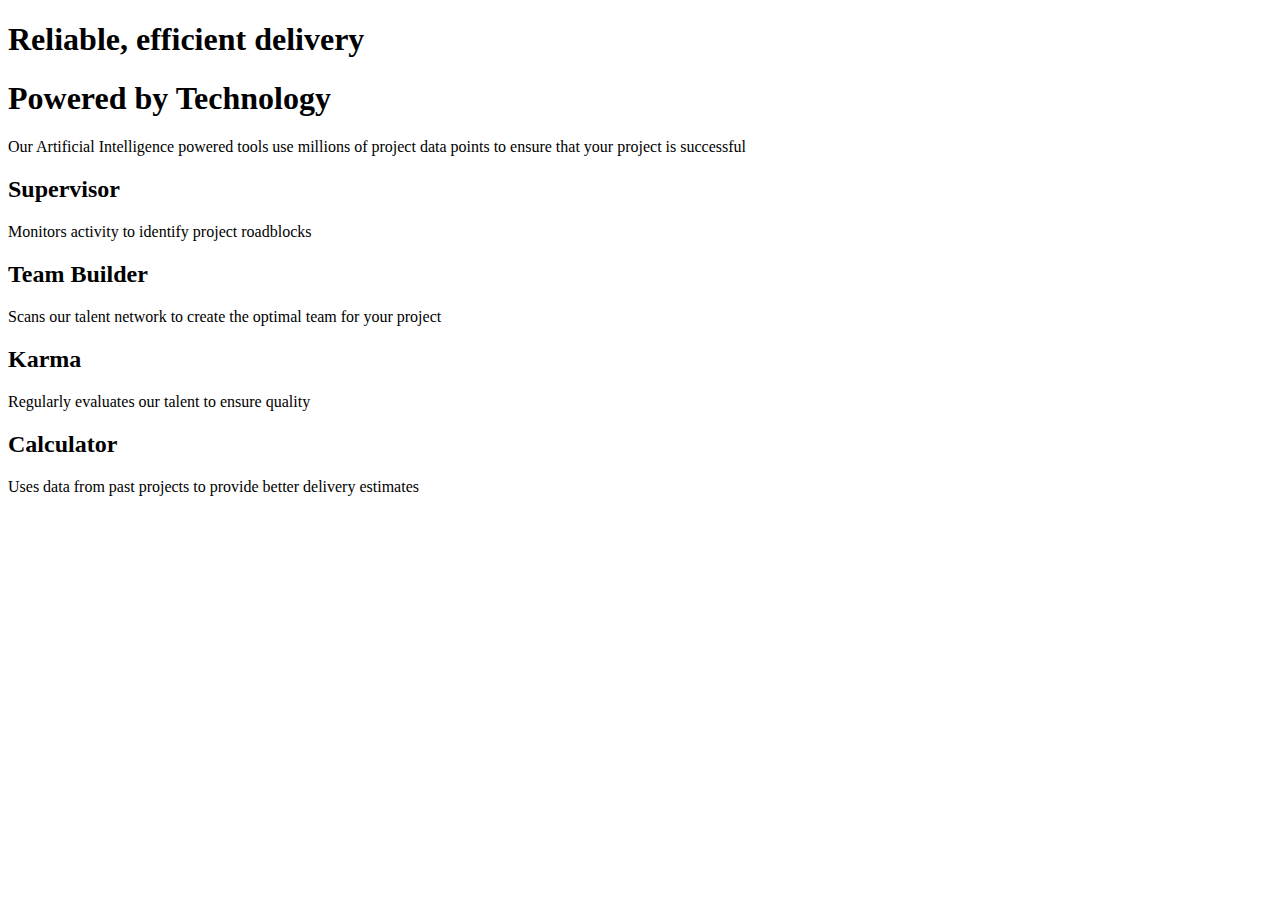
==== four-card-section/index.html @ fa0522e7 "four card section setup" ====
<!DOCTYPE html>

<html>
	<head>
		<meta charset="utf-8" />
		<meta http-equiv="X-UA-Compatible" content="IE=edge" />
		<title></title>
		<meta name="description" content="" />
		<meta name="viewport" content="width=device-width, initial-scale=1" />
		<link rel="preconnect" href="https://fonts.googleapis.com" />
		<link rel="preconnect" href="https://fonts.gstatic.com" crossorigin />
		<link
			href="https://fonts.googleapis.com/css2?family=Poppins:wght@200;400;600&display=swap"
			rel="stylesheet"
		/>
		<link rel="stylesheet" href="styles.css" />
	</head>
	<body>
		<div class="page-content">
			<div class="container">
				<div class="header-box">
					<div>
						<h1>Reliable, efficient delivery</h1>
						<h1>Powered by Technology</h1>
					</div>
					<div>
						<p>
							Our Artificial Intelligence powered tools use
							millions of project data points to ensure that your
							project is successful
						</p>
					</div>
				</div>
				<div class="project-box">
					<div class="card">
						<h2>Supervisor</h2>
						<p>Monitors activity to identify project roadblocks</p>
					</div>
					<div class="card">
						<h2>Team Builder</h2>
						<p>
							Scans our talent network to create the optimal team
							for your project
						</p>
					</div>
					<div class="card">
						<h2>Karma</h2>
						<p>Regularly evaluates our talent to ensure quality</p>
					</div>
					<div class="card">
						<h2>Calculator</h2>
						<p>
							Uses data from past projects to provide better
							delivery estimates
						</p>
					</div>
				</div>
			</div>
		</div>
		<script src="index.js" async defer></script>
	</body>
</html>
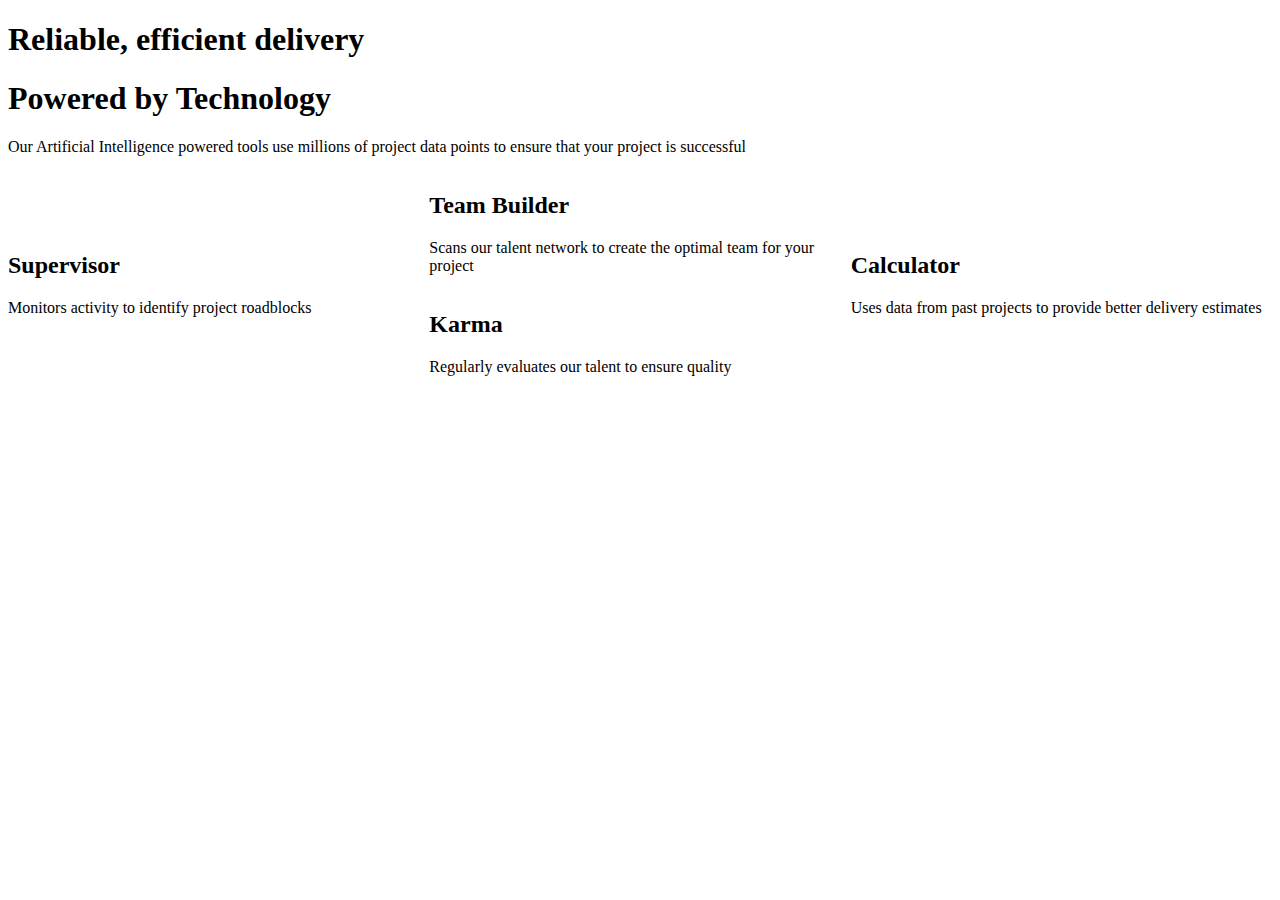
==== commit 7cf4ccef: "added grid" ====
--- a/four-card-section/index.html
+++ b/four-card-section/index.html
@@ -32,27 +32,39 @@
 					</div>
 				</div>
 				<div class="project-box">
-					<div class="card">
-						<h2>Supervisor</h2>
-						<p>Monitors activity to identify project roadblocks</p>
+					<div class="supervisor">
+						<div class="card">
+							<h2>Supervisor</h2>
+							<p>
+								Monitors activity to identify project roadblocks
+							</p>
+						</div>
 					</div>
-					<div class="card">
-						<h2>Team Builder</h2>
-						<p>
-							Scans our talent network to create the optimal team
-							for your project
-						</p>
+					<div class="team">
+						<div class="card">
+							<h2>Team Builder</h2>
+							<p>
+								Scans our talent network to create the optimal
+								team for your project
+							</p>
+						</div>
 					</div>
-					<div class="card">
-						<h2>Karma</h2>
-						<p>Regularly evaluates our talent to ensure quality</p>
+					<div class="karma">
+						<div class="card">
+							<h2>Karma</h2>
+							<p>
+								Regularly evaluates our talent to ensure quality
+							</p>
+						</div>
 					</div>
-					<div class="card">
-						<h2>Calculator</h2>
-						<p>
-							Uses data from past projects to provide better
-							delivery estimates
-						</p>
+					<div class="calculator">
+						<div class="card">
+							<h2>Calculator</h2>
+							<p>
+								Uses data from past projects to provide better
+								delivery estimates
+							</p>
+						</div>
 					</div>
 				</div>
 			</div>
--- a/four-card-section/styles.css
+++ b/four-card-section/styles.css
@@ -0,0 +1,20 @@
+.project-box {
+	display: grid;
+	grid-template-columns: repeat(3, 1fr);
+	grid-template-rows: repeat(4, 1fr);
+	grid-column-gap: 0px;
+	grid-row-gap: 0px;
+}
+
+.team {
+	grid-area: 1 / 2 / 3 / 3;
+}
+.supervisor {
+	grid-area: 2 / 1 / 4 / 2;
+}
+.calculator {
+	grid-area: 2 / 3 / 4 / 4;
+}
+.karma {
+	grid-area: 3 / 2 / 5 / 3;
+}
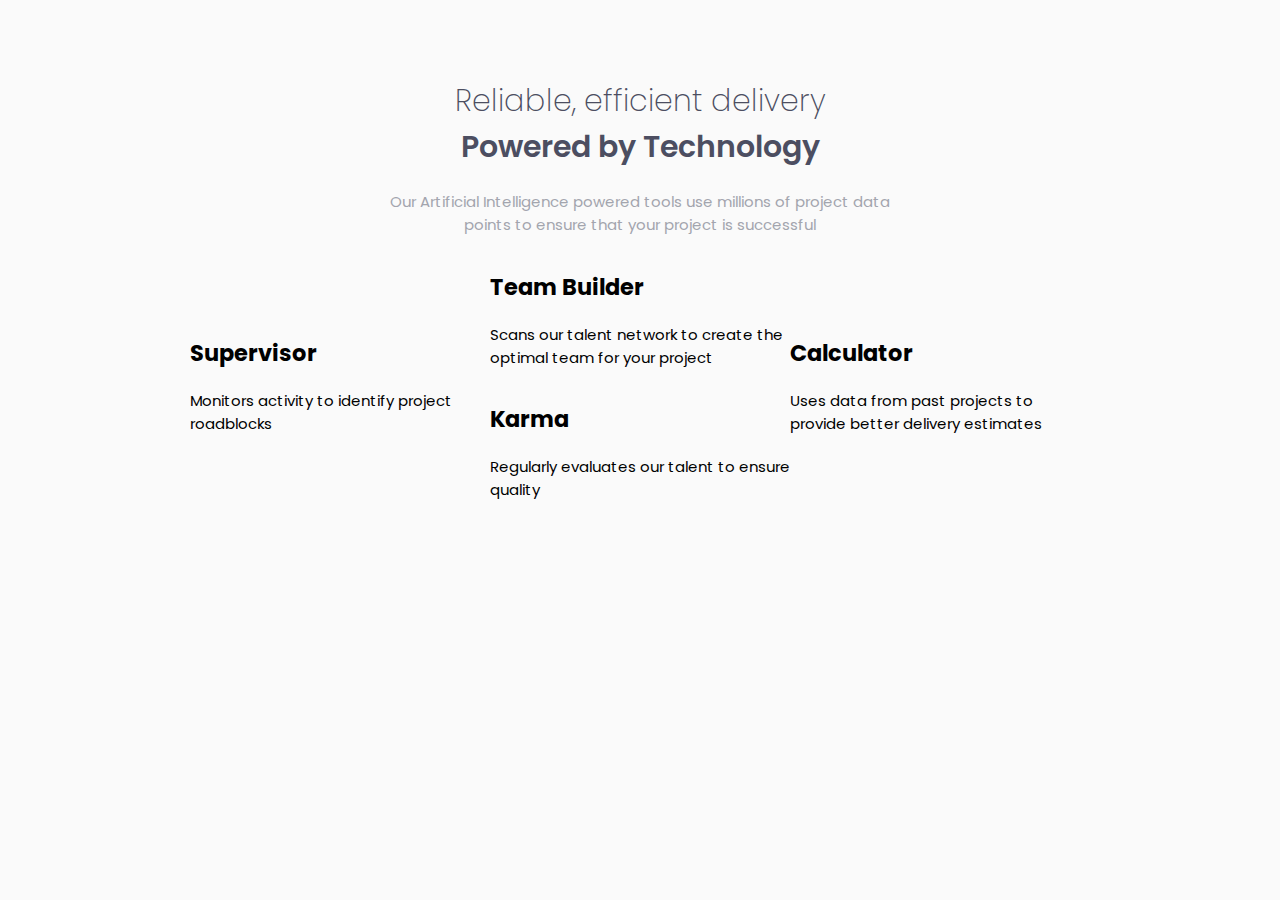
==== commit 86185fad: "completed heading area" ====
--- a/four-card-section/index.html
+++ b/four-card-section/index.html
@@ -19,11 +19,13 @@
 		<div class="page-content">
 			<div class="container">
 				<div class="header-box">
-					<div>
-						<h1>Reliable, efficient delivery</h1>
-						<h1>Powered by Technology</h1>
+					<div class="headings">
+						<h1 class="top-heading">
+							Reliable, efficient delivery
+						</h1>
+						<h1 class="bottom-heading">Powered by Technology</h1>
 					</div>
-					<div>
+					<div class="sub-heading">
 						<p>
 							Our Artificial Intelligence powered tools use
 							millions of project data points to ensure that your
--- a/four-card-section/styles.css
+++ b/four-card-section/styles.css
@@ -1,3 +1,43 @@
+body {
+	background: hsl(0, 0%, 98%);
+	font-family: Poppins;
+	font-size: 15px;
+}
+
+.page-content {
+	padding: 50px;
+}
+
+.container {
+	max-width: 900px;
+	margin: auto;
+}
+
+.header-box {
+	text-align: center;
+	width: 600px;
+	margin: auto;
+}
+
+.headings {
+	color: hsl(234, 12%, 34%);
+}
+
+.top-heading {
+	font-weight: 200;
+}
+
+.bottom-heading {
+	margin-top: -20px;
+	font-weight: 600;
+}
+
+.sub-heading {
+	color: hsl(229, 6%, 66%);
+	margin: auto;
+	padding: 0px 30px;
+}
+
 .project-box {
 	display: grid;
 	grid-template-columns: repeat(3, 1fr);
@@ -18,3 +58,6 @@
 .karma {
 	grid-area: 3 / 2 / 5 / 3;
 }
+
+@media only screen and (max-width: 375px) {
+}
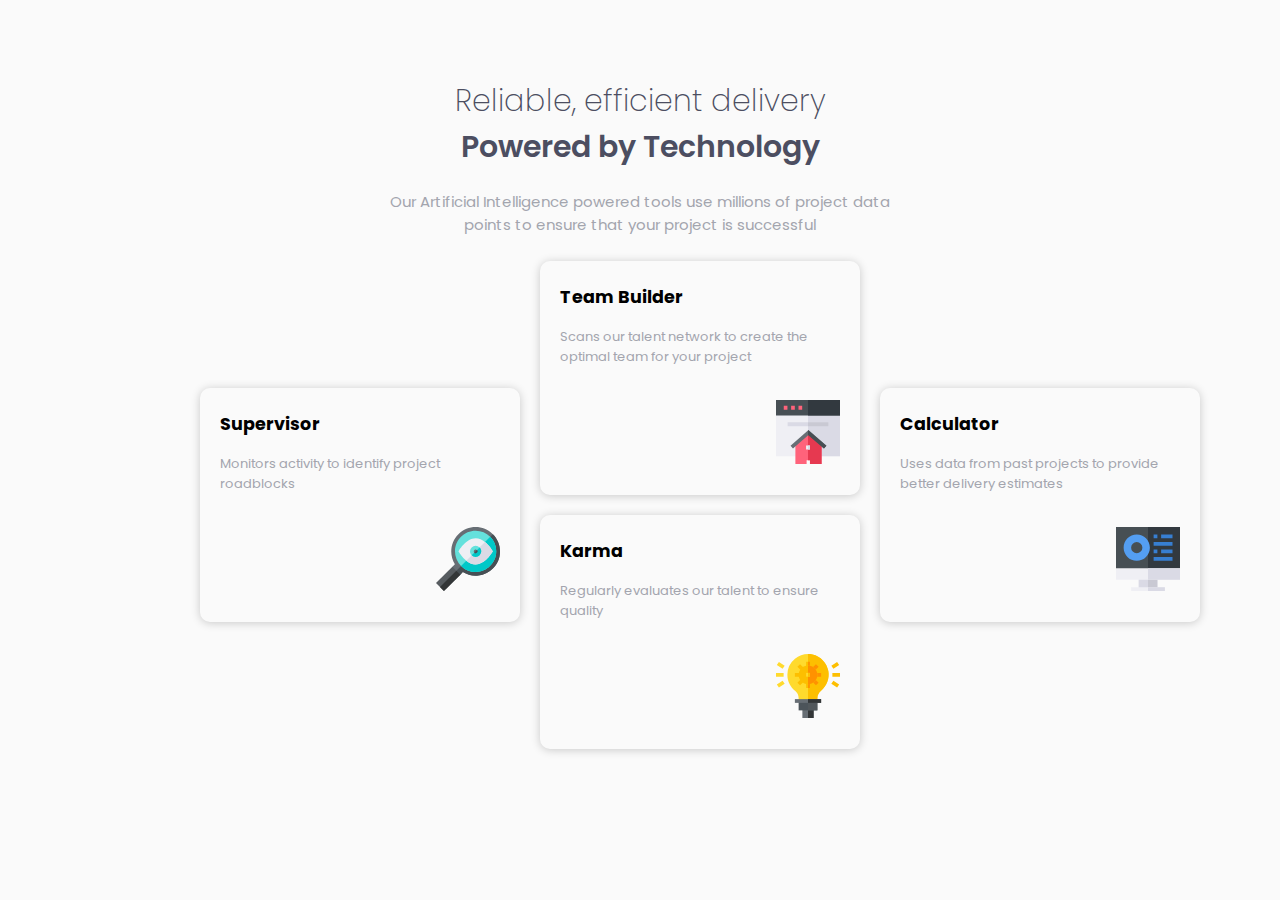
==== commit 85c6f1d7: "working on cards" ====
--- a/four-card-section/index.html
+++ b/four-card-section/index.html
@@ -36,36 +36,48 @@
 				<div class="project-box">
 					<div class="supervisor">
 						<div class="card">
-							<h2>Supervisor</h2>
-							<p>
+							<h3>Supervisor</h3>
+							<p class="light-text">
 								Monitors activity to identify project roadblocks
 							</p>
+							<div class="image">
+								<img src="images/icon-supervisor.svg" />
+							</div>
 						</div>
 					</div>
 					<div class="team">
 						<div class="card">
-							<h2>Team Builder</h2>
-							<p>
+							<h3>Team Builder</h3>
+							<p class="light-text">
 								Scans our talent network to create the optimal
 								team for your project
 							</p>
+							<div class="image">
+								<img src="images/icon-team-builder.svg" />
+							</div>
 						</div>
 					</div>
 					<div class="karma">
 						<div class="card">
-							<h2>Karma</h2>
-							<p>
+							<h3>Karma</h3>
+							<p class="light-text">
 								Regularly evaluates our talent to ensure quality
 							</p>
+							<div class="image">
+								<img src="images/icon-karma.svg" />
+							</div>
 						</div>
 					</div>
 					<div class="calculator">
 						<div class="card">
-							<h2>Calculator</h2>
-							<p>
+							<h3>Calculator</h3>
+							<p class="light-text">
 								Uses data from past projects to provide better
 								delivery estimates
 							</p>
+							<div class="image">
+								<img src="images/icon-calculator.svg" />
+							</div>
 						</div>
 					</div>
 				</div>
--- a/four-card-section/styles.css
+++ b/four-card-section/styles.css
@@ -46,6 +46,25 @@
 	grid-row-gap: 0px;
 }
 
+.card {
+	border-radius: 10px;
+	box-shadow: 0 1px 10px 0px rgba(0, 0, 0, 0.2);
+	margin: 10px;
+	padding: 5px 20px;
+	width: 280px;
+}
+
+.image {
+	padding: 20px 0px;
+	text-align: right;
+}
+
+.light-text {
+	color: hsl(229, 6%, 66%);
+	font-size: 13px;
+	padding-right: 15px;
+}
+
 .team {
 	grid-area: 1 / 2 / 3 / 3;
 }
